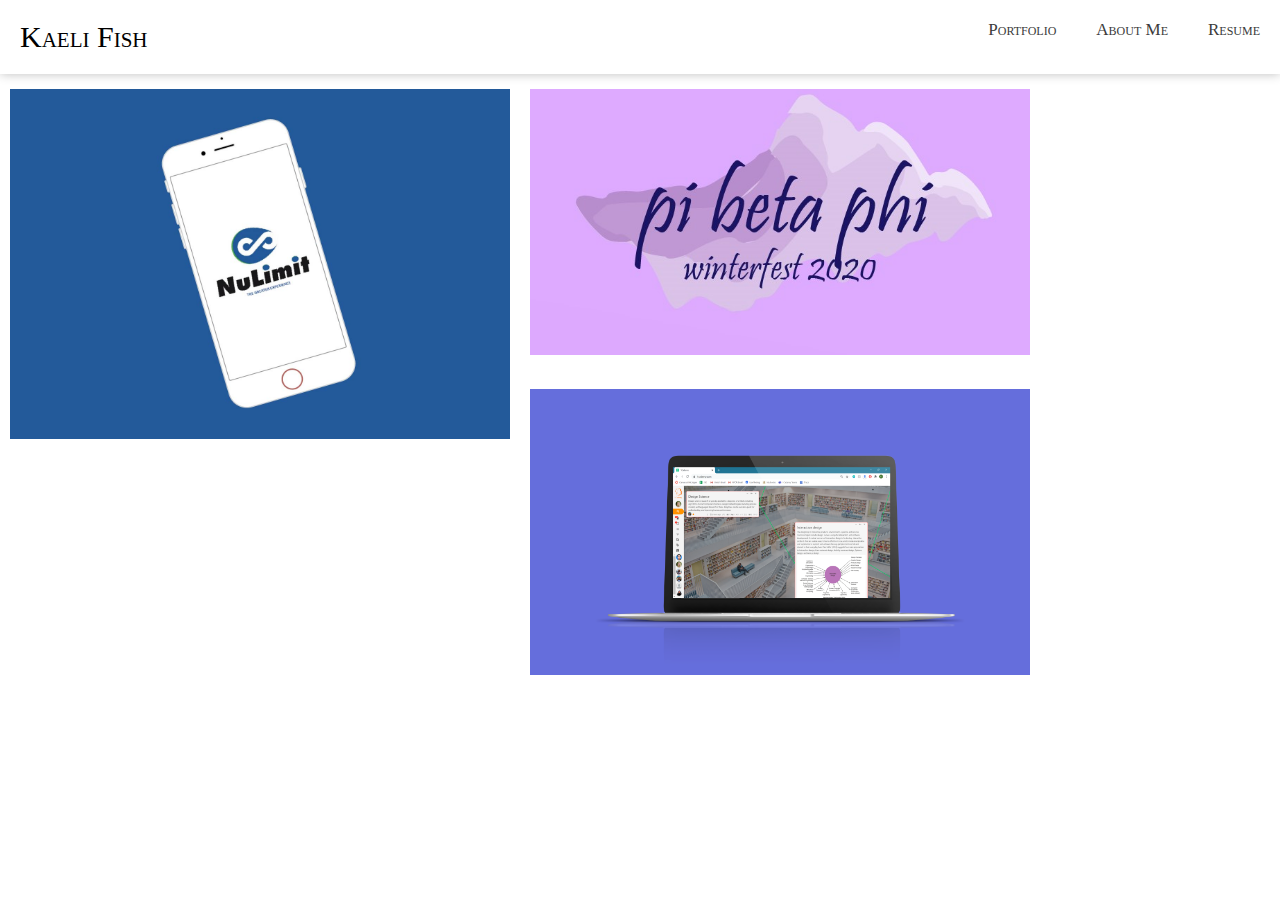
==== index.html @ f830928e "first commit" ====
<!DOCTYPE html>
<html lang="en">
  <head>
    <meta charset="UTF-8">
    <link rel = "stylesheet" href="css/html5reset.css">
    <link rel = "stylesheet" href="css/style.css">
    <link href="https://fonts.googleapis.com/css2?family=Andika&display=swap" rel="stylesheet">
    <link rel="shortcut icon" type="image/png" href="images/p-icon.png"/>
    <title>Kaeli Fish</title>
  </head>
  <body>
      <main>
        <div class = "topnav">
          <a class = "active" href = "index.html"> Kaeli Fish</a>
          <div class = "topnav-right">
            <a href = "resume.html" class = "page-link">Resume</a>
            <a href = "aboutme.html" class = "page-link">About Me</a>
            <a href = "index.html" class = "page-link">Portfolio</a>
          </div>
        </div>
        <div class = "container">
            <a href = "nulimit.html">
            <img src = "img/nulimitmockup.jpg" alt= "Nulimit Prototype" class="image">
            <div class = "overlay">
              <div class = "text"> Nulimit || Interaction Design </div>
            </div>
          </a>
        </div>
        <div class = "container">
          <a href = "graphic1.html">
          <img src = "img/winterfest.jpg" alt= "Graphic Design - Personal Projects" class="image">
          <div class = "overlay">
            <div class = "text"> Graphic Design || Personal Projects </div>
          </div>
          </a>
        </div>
        <div class = "container">
          <a href = "1cademy.html">
          <img src = "img/lightmode1.png" alt= "Light Mode Redesign" class="image">
          <div class = "overlay">
            <div class = "text"> 1Cademy Light Mode || UI Design </div>
          </div>
          </a>
        </div>
      </main>
  </body>
---- css/style.css ----
body{
    margin: 0;
    font-family: Roboto, 'Segoe UI', Tahoma, Geneva, Verdana, sans-serif;
}

.topnav{
    overflow: hidden;
    box-shadow: 0 0 10px 0 #bebebe;
    font-family: Georgia, 'Times New Roman', Times, serif;
}

.topnav a{
    color: black;
    float: left;
    text-align: center;
    padding: 20px 20px;
    text-decoration: none;
    font-size: 30px;
    display: inline;
    font-variant: small-caps;
}

.topnav-right a{
    float: right;
    font-size: 17px;
    text-align: center;
    color: #3b3b3b;
}

.topnav-right a:hover{
    color: blueviolet;
}

img{
    max-height: 350px;
    max-width: 500px;
    width: 60vw;
    margin: 15px 10px;
    display: inline-block;
}

.container {
    position: relative;
    max-width: 50%;
    max-height: 50%;
    float: left;
    display: inline;
}
  
.overlay {
    position: absolute;
    top: 0;
    bottom: 0;
    left: 0;
    right: 0;
    opacity: 0;
    transition: .4s ease;
    background-color: white;
}

.container:hover .overlay {
    opacity: 1;
}
  
.text {
    color: black;
    font-size: 43px;
    position: absolute;
    top: 50%;
    left: 50%;
    -webkit-transform: translate(-50%, -50%);
    -ms-transform: translate(-50%, -50%);
    transform: translate(-50%, -50%);
    text-align: center;
}


footer p{
    position: static;
    bottom: 0;
    padding: 10px;
    color: #bebebe;
    display: block;
}

h1{
    font-size: 35px;
    font-weight: 450;
    padding-top: 30px;
    margin-right: auto;
    margin-left: auto;
    text-align: center;
}


h2{
    font-size: 25px;
    font-weight: 400;
    margin-right: auto;
    margin-left: auto;
    text-align: center;
}

.profile{
    display: block;
    margin-right: auto;
    margin-left: auto;
    text-align: center;
    border-radius: 50%;
    width: 20vw;
}

.resume{
    max-height: 100%;
    max-width: 800px;
    margin-left: auto;
    margin-right: auto;
    display: block;
}
 .left{
     text-align: left;
     margin-left: 15vw;
     margin-right: 15vw;
     padding-top: 10px;
 }

 .center{
     margin-left: auto;
     margin-right: auto;
     text-align: center;
 }

 .page-image{
     margin-left: auto;
     margin-right: auto;
     display: block;
     padding-top: 20px;
     max-width: 90vw;
    width: 50vw;
    max-height: 100vh;
 }

 .title{
     font-variant: small-caps;
     font-size: 20px;
     font-weight: 450;
 }

li{
    font-style: italic;
    display: list-item;
    list-style-type: disc;
    margin-left: 20vw;
    margin-right: 20vw;
    line-height: 2.5em;
}

.italic{
    font-style: italic;
}


.quote{
    font-size: 30px;
    padding-left: 20vw;
    padding-right: 20vw;
    color: #00008b;
    padding-top: 10px;
}

.attribution{
    color: #3b3b3b;
}

.button {
    color: rgb(255, 255, 255); 
    font-size: 16px; 
    line-height: 16px; 
    padding: 8px;
    border-radius: 10px; 
    display: inline-block;
    text-decoration: none;
    text-align: center;
    background-image: linear-gradient(to right, rgb(28, 110, 164) 0%, rgb(35, 136, 203) 50%, rgb(20, 78, 117) 100%); 
    border: 2px solid rgb(28, 110, 164); 
    }
.button:hover {
    background: #1C6EA4; }
.button:active {
    background: #144E75; }


.gd-image{
    display: inline-block;
    padding-top: 20px;
    max-width: 90vw;
   width: 20vw;
   max-height: 200vh;
}

.gd-image2{
    display: inline-block;
    padding-top: 20px;
    max-width: 90vw;
   width: 40vw;
   max-height: 200vh;
}
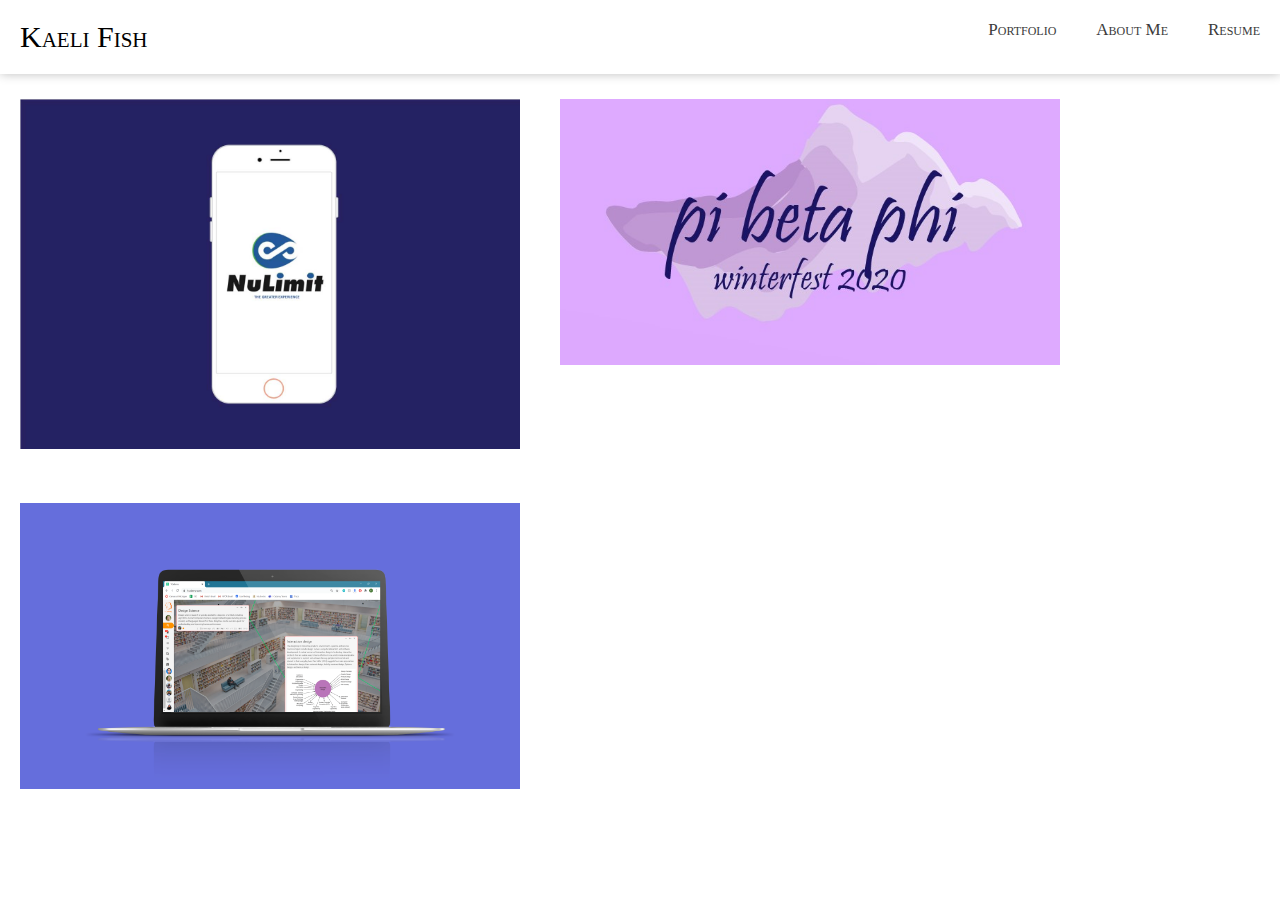
==== commit 2f9e23b9: "flexbox" ====
--- a/index.html
+++ b/index.html
@@ -5,7 +5,7 @@
     <link rel = "stylesheet" href="css/html5reset.css">
     <link rel = "stylesheet" href="css/style.css">
     <link href="https://fonts.googleapis.com/css2?family=Andika&display=swap" rel="stylesheet">
-    <link rel="shortcut icon" type="image/png" href="images/p-icon.png"/>
+    <link rel="shortcut icon" type="image/png" href="img/icon.png"/>
     <title>Kaeli Fish</title>
   </head>
   <body>
@@ -18,6 +18,7 @@
             <a href = "index.html" class = "page-link">Portfolio</a>
           </div>
         </div>
+        <div class = grid-container>
         <div class = "container">
             <a href = "nulimit.html">
             <img src = "img/nulimitmockup.jpg" alt= "Nulimit Prototype" class="image">
@@ -42,5 +43,6 @@
           </div>
           </a>
         </div>
+        </div>
       </main>
   </body>--- a/css/style.css
+++ b/css/style.css
@@ -25,6 +25,7 @@
     font-size: 17px;
     text-align: center;
     color: #3b3b3b;
+    vertical-align: middle;
 }
 
 .topnav-right a:hover{
@@ -39,12 +40,25 @@
     display: inline-block;
 }
 
+/*.grid-container{
+    display: grid;
+    grid-template-columns: 1fr 1fr;
+    grid-row: auto auto;
+    row-gap: 10px;
+    column-gap: 10px;
+}*/
+
 .container {
     position: relative;
     max-width: 50%;
     max-height: 50%;
-    float: left;
-    display: inline;
+    margin: 10px;
+}
+
+.grid-container{
+    display: flex;
+    flex-direction: row;
+    flex-wrap: wrap;
 }
   
 .overlay {
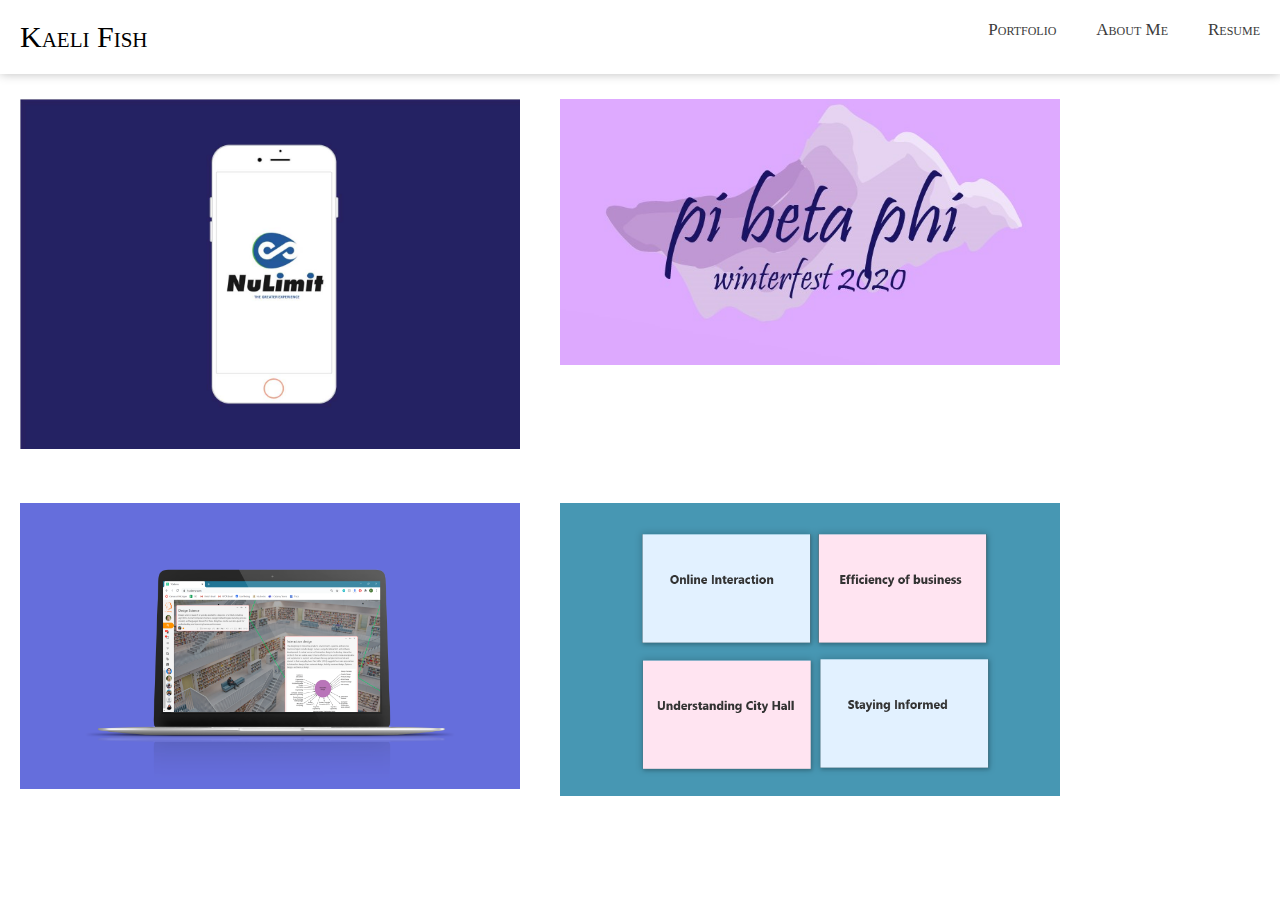
==== commit 8de2b684: "350" ====
--- a/index.html
+++ b/index.html
@@ -43,6 +43,14 @@
           </div>
           </a>
         </div>
+        <div class = "container">
+          <a href = "AAresearch.html">
+          <img src = "img/AA.png" alt= "City Hall" class="image">
+          <div class = "overlay">
+            <div class = "text"> Ann Arbor City Hall || UX Research </div>
+          </div>
+          </a>
+        </div>
         </div>
       </main>
   </body>--- a/css/style.css
+++ b/css/style.css
@@ -54,6 +54,21 @@
     max-height: 50%;
     margin: 10px;
 }
+
+@media (max-width: 800px) {
+    .grid-container {
+      flex-direction: column;
+      justify-content: center;
+    }
+    .container{
+        max-width: 90%;
+        max-height: 40%;
+    }
+    .img{
+        max-width: 90%;
+        max-height: 40%;
+    }
+  }
 
 .grid-container{
     display: flex;
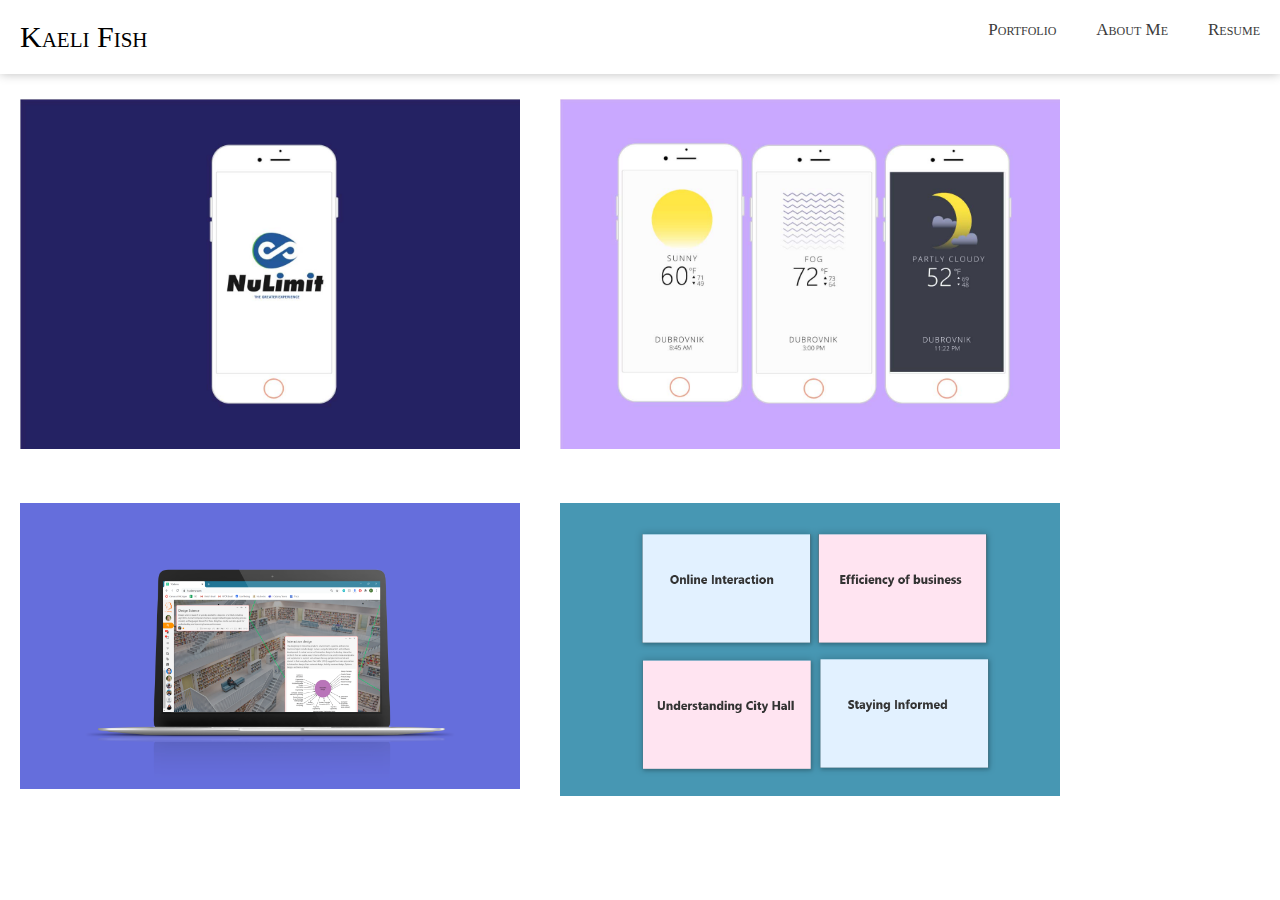
==== commit 6940374e: "added weather" ====
--- a/index.html
+++ b/index.html
@@ -29,7 +29,7 @@
         </div>
         <div class = "container">
           <a href = "graphic1.html">
-          <img src = "img/winterfest.jpg" alt= "Graphic Design - Personal Projects" class="image">
+          <img src = "img/weather.jpg" alt= "Graphic Design - Personal Projects" class="image">
           <div class = "overlay">
             <div class = "text"> Graphic Design || Personal Projects </div>
           </div>
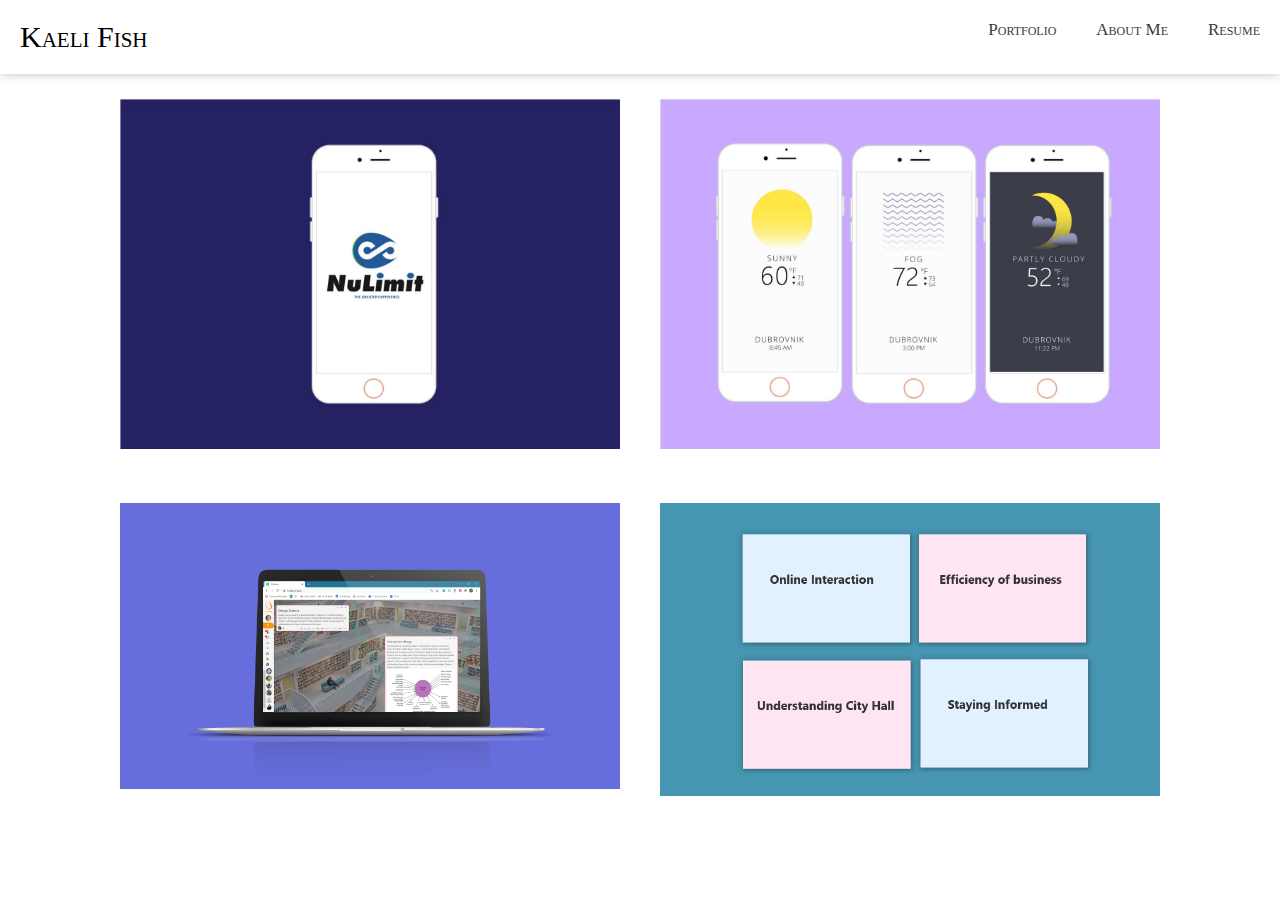
==== commit d8bfaa11: "google analytics added" ====
--- a/index.html
+++ b/index.html
@@ -6,6 +6,15 @@
     <link rel = "stylesheet" href="css/style.css">
     <link href="https://fonts.googleapis.com/css2?family=Andika&display=swap" rel="stylesheet">
     <link rel="shortcut icon" type="image/png" href="img/icon.png"/>
+    <!-- Global site tag (gtag.js) - Google Analytics -->
+<script async src="https://www.googletagmanager.com/gtag/js?id=G-KJBWYW452R"></script>
+<script>
+  window.dataLayer = window.dataLayer || [];
+  function gtag(){dataLayer.push(arguments);}
+  gtag('js', new Date());
+
+  gtag('config', 'G-KJBWYW452R');
+</script>
     <title>Kaeli Fish</title>
   </head>
   <body>
--- a/css/style.css
+++ b/css/style.css
@@ -74,6 +74,7 @@
     display: flex;
     flex-direction: row;
     flex-wrap: wrap;
+    justify-content: center;
 }
   
 .overlay {
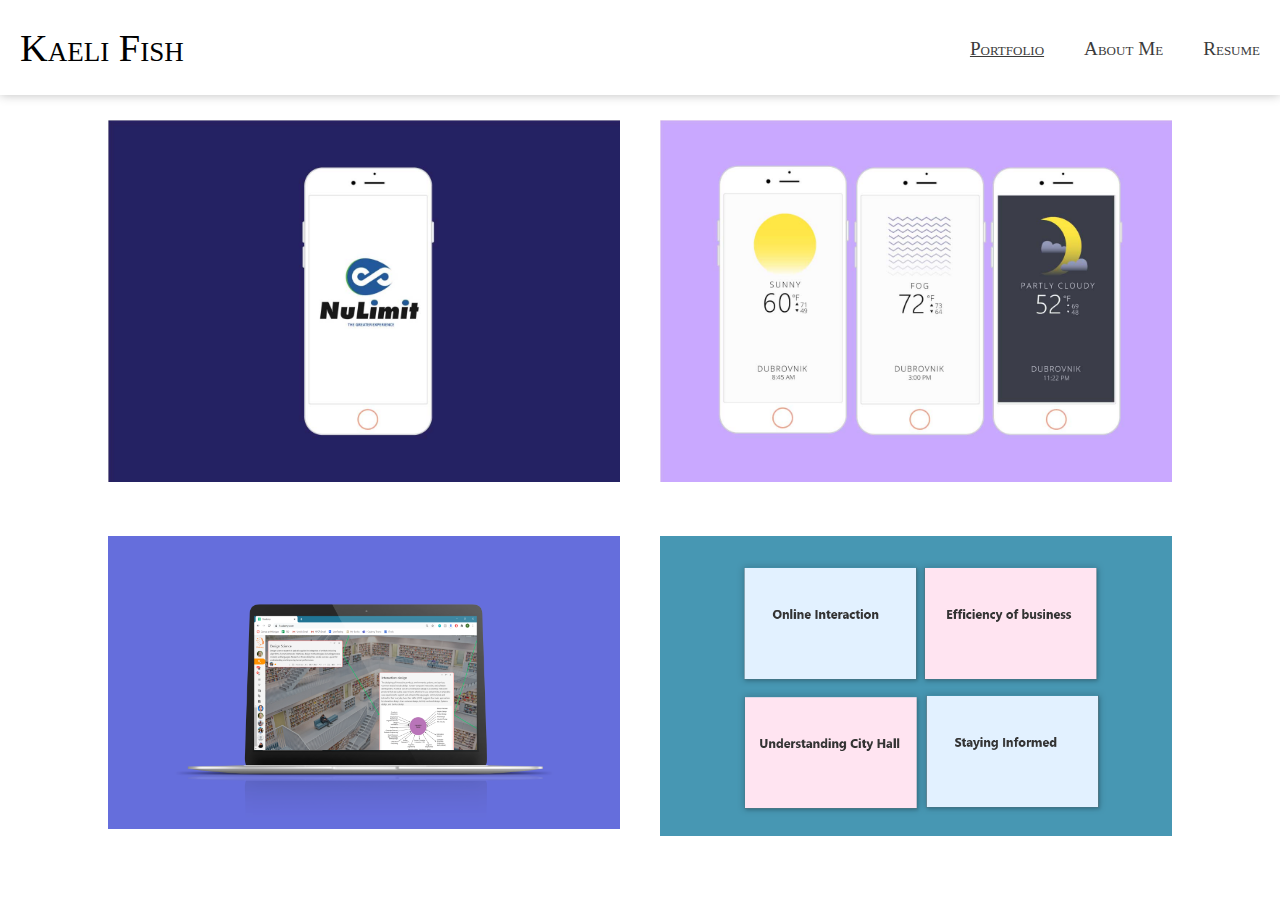
==== commit bb0f7693: "more responsive to larger screens" ====
--- a/index.html
+++ b/index.html
@@ -20,11 +20,11 @@
   <body>
       <main>
         <div class = "topnav">
-          <a class = "active" href = "index.html"> Kaeli Fish</a>
+          <a href = "index.html"> Kaeli Fish</a>
           <div class = "topnav-right">
-            <a href = "resume.html" class = "page-link">Resume</a>
-            <a href = "aboutme.html" class = "page-link">About Me</a>
-            <a href = "index.html" class = "page-link">Portfolio</a>
+            <a href = "resume.html" >Resume</a>
+            <a href = "aboutme.html" >About Me</a>
+            <a href = "index.html" class = "active">Portfolio</a>
           </div>
         </div>
         <div class = grid-container>
@@ -40,7 +40,7 @@
           <a href = "graphic1.html">
           <img src = "img/weather.jpg" alt= "Graphic Design - Personal Projects" class="image">
           <div class = "overlay">
-            <div class = "text"> Graphic Design || Personal Projects </div>
+            <div class = "text"> Graphic Design</div>
           </div>
           </a>
         </div>
--- a/css/style.css
+++ b/css/style.css
@@ -13,16 +13,17 @@
     color: black;
     float: left;
     text-align: center;
-    padding: 20px 20px;
+    padding: 2% 20px;
     text-decoration: none;
-    font-size: 30px;
+    font-size: 3vw;
     display: inline;
     font-variant: small-caps;
 }
 
 .topnav-right a{
     float: right;
-    font-size: 17px;
+    padding-top: 3%;
+    font-size: 1.5vw;
     text-align: center;
     color: #3b3b3b;
     vertical-align: middle;
@@ -30,12 +31,17 @@
 
 .topnav-right a:hover{
     color: blueviolet;
+    font-weight: 600;
+}
+
+.topnav .active{
+    text-decoration: underline;
 }
 
 img{
-    max-height: 350px;
-    max-width: 500px;
-    width: 60vw;
+    /*max-height: 350px;
+    max-width: 500px;*/
+    width: 40vw;
     margin: 15px 10px;
     display: inline-block;
 }
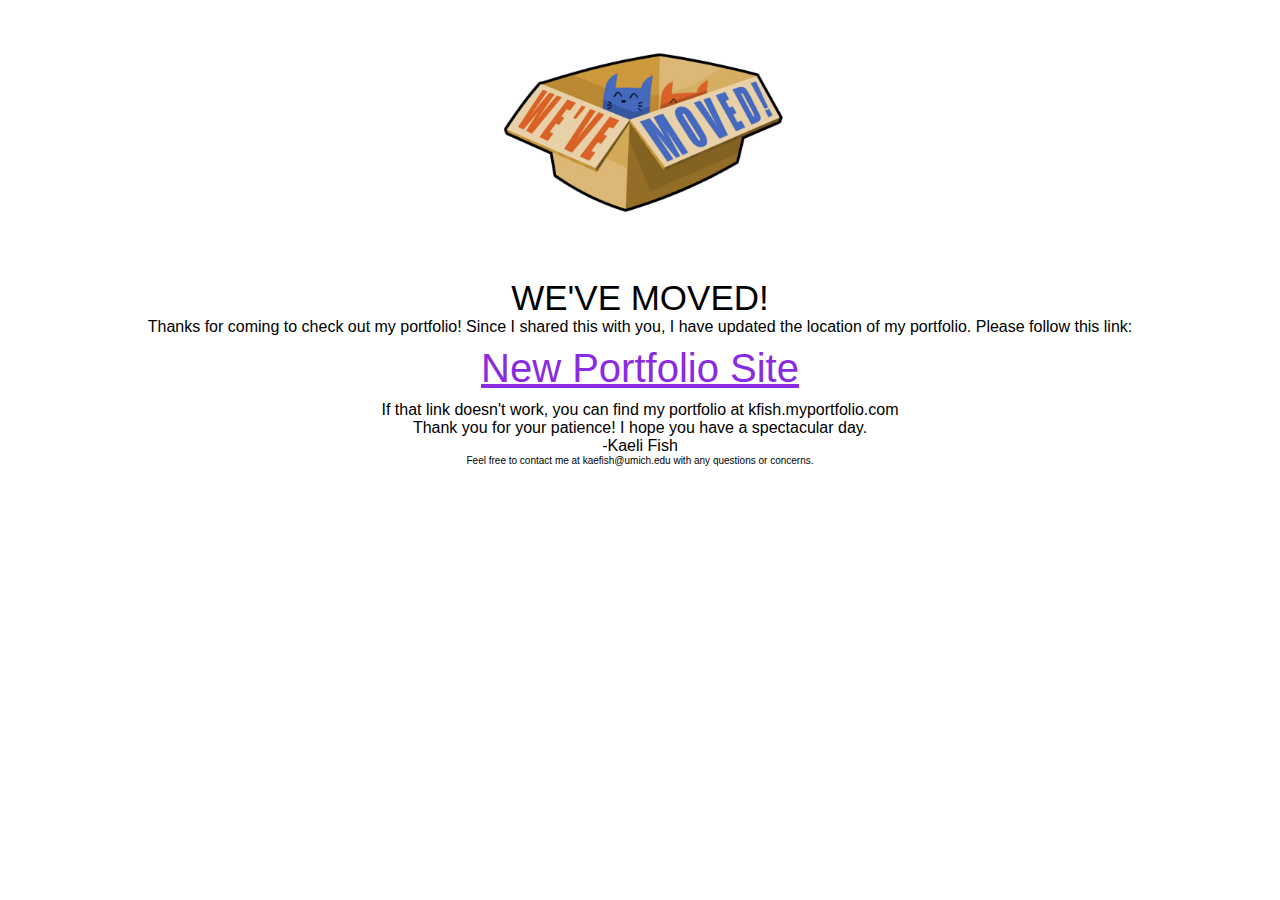
==== commit 2296b739: "goodbye :(" ====
--- a/index.html
+++ b/index.html
@@ -19,47 +19,14 @@
   </head>
   <body>
       <main>
-        <div class = "topnav">
-          <a href = "index.html"> Kaeli Fish</a>
-          <div class = "topnav-right">
-            <a href = "resume.html" >Resume</a>
-            <a href = "aboutme.html" >About Me</a>
-            <a href = "index.html" class = "active">Portfolio</a>
-          </div>
-        </div>
-        <div class = grid-container>
-        <div class = "container">
-            <a href = "nulimit.html">
-            <img src = "img/nulimitmockup.jpg" alt= "Nulimit Prototype" class="image">
-            <div class = "overlay">
-              <div class = "text"> Nulimit || Interaction Design </div>
-            </div>
-          </a>
-        </div>
-        <div class = "container">
-          <a href = "graphic1.html">
-          <img src = "img/weather.jpg" alt= "Graphic Design - Personal Projects" class="image">
-          <div class = "overlay">
-            <div class = "text"> Graphic Design</div>
-          </div>
-          </a>
-        </div>
-        <div class = "container">
-          <a href = "1cademy.html">
-          <img src = "img/lightmode1.png" alt= "Light Mode Redesign" class="image">
-          <div class = "overlay">
-            <div class = "text"> 1Cademy Light Mode || UI Design </div>
-          </div>
-          </a>
-        </div>
-        <div class = "container">
-          <a href = "AAresearch.html">
-          <img src = "img/AA.png" alt= "City Hall" class="image">
-          <div class = "overlay">
-            <div class = "text"> Ann Arbor City Hall || UX Research </div>
-          </div>
-          </a>
-        </div>
-        </div>
+        <img src = "img/moved.png" alt= "We've Moved" class="image" style="display:block; margin-right: auto; margin-left: auto; width: 300px;">
+          <h1>WE'VE MOVED!</h1>
+          <p style="text-align: center;"> Thanks for coming to check out my portfolio! Since I shared this with you, I have updated the location of my portfolio. Please follow this link:</p>
+          <a href = "https://kfish.myportfolio.com" style="text-align: center; display: block; font-size: 40px; color: blueviolet; padding: 10px;">New Portfolio Site</a>
+          <p style="text-align: center;"> If that link doesn't work, you can find my portfolio at kfish.myportfolio.com</p>
+          <p style="text-align: center;"> Thank you for your patience! I hope you have a spectacular day.</p> 
+          <p style="text-align: center;">-Kaeli Fish</p>
+          <p style="text-align: center; font-size: 10px;"> Feel free to contact me at kaefish@umich.edu with any questions or concerns.</p>
       </main>
-  </body>+  </body>
+</html>